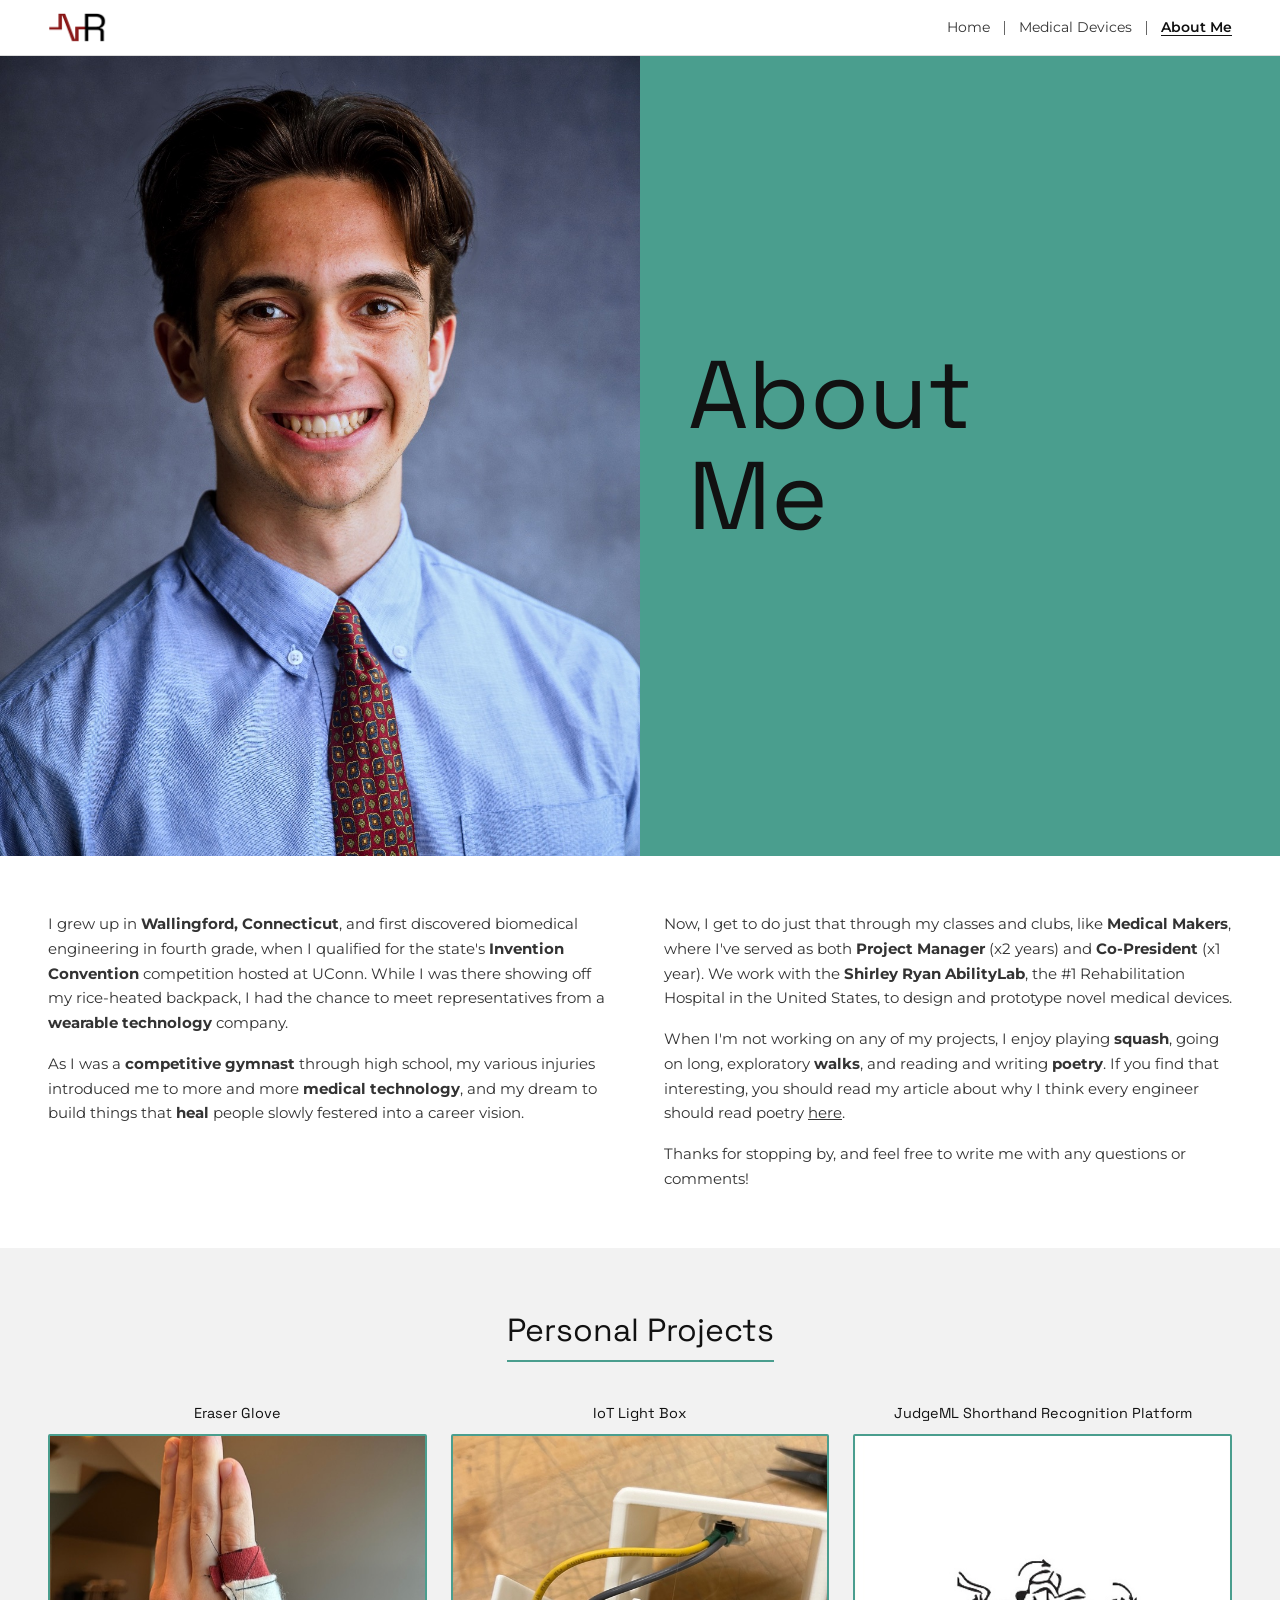
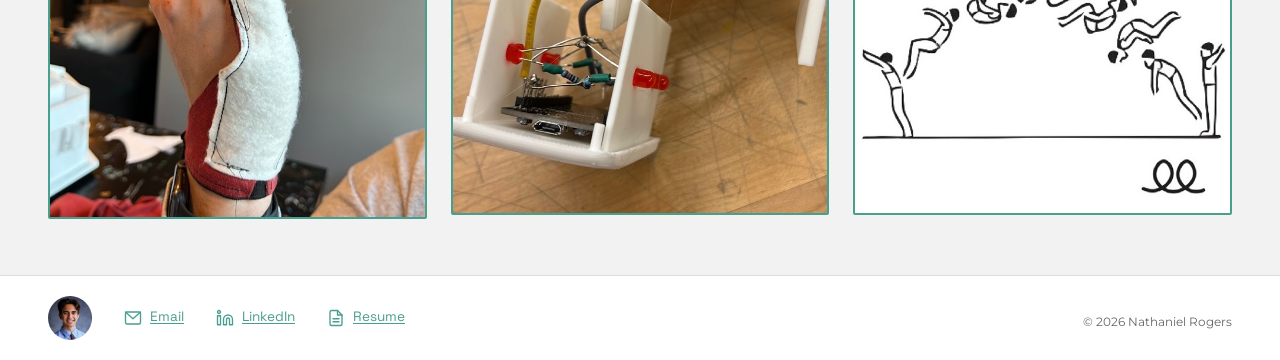
==== about.html @ 5a856a4f "Initial file upload Initial upload of all website files" ====
<!DOCTYPE html>
<html lang="en">
<head>
  <meta charset="UTF-8" />
  <meta name="viewport" content="width=device-width, initial-scale=1.0" />
  <title>About Me — Nathaniel Rogers</title>
  <link rel="preconnect" href="https://fonts.googleapis.com">
  <link rel="preconnect" href="https://fonts.gstatic.com" crossorigin>
  <link href="https://fonts.googleapis.com/css2?family=Space+Grotesk:wght@300..700&family=Space+Mono:ital,wght@0,400;0,700;1,400;1,700&display=swap" rel="stylesheet">
  <link rel="preconnect" href="https://fonts.googleapis.com">
  <link rel="preconnect" href="https://fonts.gstatic.com" crossorigin>
  <link href="https://fonts.googleapis.com/css2?family=Montserrat:ital,wght@0,100..900;1,100..900&display=swap" rel="stylesheet">
  <link rel="stylesheet" href="css/style.css" />
</head>
<body>

  <!-- ── Navigation ─────────────────────────────────────────── -->
  <nav class="site-nav">
    <div class="nav-inner">
      <a href="index.html" class="nav-logo">
                <img src="/images/logo_small.png" 
          alt="Logo"
          height="60"
          width="60"
        />
      </a>
      <ul class="nav-links">
        <li><a href="index.html">Home</a></li>
        <li><a href="medical-devices.html">Medical Devices</a></li>
        <li><a href="about.html" class="active">About Me</a></li>
      </ul>
    </div>
  </nav>

  <!-- ── Hero ───────────────────────────────────────────────── -->
  <section class="hero home-hero">
    <div class="hero-split">

      <!-- Left: anatomical illustration -->
      <div class="hero-image-col">
        <!-- REPLACE: anatomical figure (frog/musculature engraving) used as hero image -->
        <img
          src="/images/about/nathaniel_rogers_headshot_large.jpg" 
          alt="Photo"
          class="portrait"
        /> 
      </div>

      <!-- Right: "About Me" title on teal -->
      <div class="hero-text-col">
        <h1 class="display-heading large">About<br>Me</h1>
      </div>

    </div>
  </section>

  <!-- ── Bio Text ────────────────────────────────────────────── -->
  <section class="section-about fade-in">
    <div class="section-inner">
      <div class="about-body-grid">

        <!-- Left column -->
        <div class="prose">
          <p>
            I grew up in <strong>Wallingford, Connecticut</strong>, and first discovered
            biomedical engineering in fourth grade, when I qualified for the state's
            <strong>Invention Convention</strong> competition hosted at UConn. While I was
            there showing off my rice-heated backpack, I had the chance to meet
            representatives from a <strong>wearable technology</strong> company.
          </p>
          <p>
            As I was a <strong>competitive gymnast</strong> through high school, my various
            injuries introduced me to more and more <strong>medical technology</strong>, and
            my dream to build things that <strong>heal</strong> people slowly festered into
            a career vision.
          </p>
        </div>

        <!-- Right column -->
        <div class="prose">
          <p>
            Now, I get to do just that through my classes and clubs, like
            <strong>Medical Makers</strong>, where I've served as both
            <strong>Project Manager</strong> (x2 years) and <strong>Co-President</strong>
            (x1 year). We work with the <strong>Shirley Ryan AbilityLab</strong>, the #1
            Rehabilitation Hospital in the United States, to design and prototype novel
            medical devices.
          </p>
          <p>
            When I'm not working on any of my projects, I enjoy playing <strong>squash</strong>,
            going on long, exploratory <strong>walks</strong>, and reading and writing
            <strong>poetry</strong>. If you find that interesting, you should read my article
            about why I think every engineer should read poetry
            <a class="about-link" href="https://medium.com/@nfrogers1/why-every-engineer-should-learn-poetry-a229a36e1782" target="_blank" rel="noopener" style="text-decoration:underline;">here</a>.
          </p>
          <p>
            Thanks for stopping by, and feel free to write me with any questions or comments!
          </p>
        </div>

      </div>
    </div>
  </section>

  <!-- ── Personal Projects ───────────────────────────────────── -->
  <section class="section-about grey fade-in">
    <div class="section-inner">

      <div class="heading-block">
        <h2 class="section-heading">Personal Projects</h2>
      </div>

      <div class="personal-projects-grid">

        <div class="personal-project-card">
          <p class="project-card-title">Eraser Glove</p>
          <!-- REPLACE: photo of Eraser Glove (wearable glove with eraser/material on hand) -->
          <div class="teal-framed">
            <img
              src="/images/about/eraser_glove.jpg" 
              alt="Photo"
              width: 100%;
              height: 180px;
              object-fit: cover;
            /> 
          </div>
        </div>

        <div class="personal-project-card">
          <p class="project-card-title">IoT Light Box</p>
          <!-- REPLACE: photo of Light Box (white PVC/electrical enclosure with wiring visible) -->
          <div class="teal-framed">
            <img
              src="/images/about/light_box_iot_lamp.jpeg" 
              alt="Photo"
              width: 100%;
              height: 180px;
              object-fit: cover;
            /> 
          </div>
        </div>

        <div class="personal-project-card">
          <p class="project-card-title">JudgeML Shorthand Recognition Platform</p>
          <!-- REPLACE: illustration/diagram for JudgeML (gymnastics figure line drawing shown in mockup) -->
          <div class="teal-framed">
            <img
              src="/images/about/gymnastics_code_of_points_sketch.jpeg" 
              alt="Photo"
              width: 100%;
              height: 180px;
              object-fit: cover;
            /> 
          </div>
        </div>

      </div>
    </div>
  </section>

  <!-- ── Footer ─────────────────────────────────────────────── -->
  <footer class="site-footer">
    <div class="footer-inner">
      <div class="footer-photo">
        <!-- REPLACE: circular headshot photo -->
        <img
          src="/images/nathaniel_rogers_headshot_small.jpg" 
          alt="Photo"
          class="square"
          style="width:44px;height:44px;"
        />    
      </div>

      <a href="mailto:nrogers@u.northwestern.edu" class="footer-link">
        <!-- envelope icon -->
        <svg class="footer-icon" viewBox="0 0 24 24" fill="none" stroke="currentColor" stroke-width="1.8" stroke-linecap="round" stroke-linejoin="round">
          <rect x="2" y="4" width="20" height="16" rx="2"/>
          <polyline points="2,4 12,13 22,4"/>
        </svg>
        Email
      </a>

      <a href="https://www.linkedin.com/in/nathaniel-r0gers/" target="_blank" rel="noopener" class="footer-link">
        <!-- linkedin icon -->
        <svg class="footer-icon" viewBox="0 0 24 24" fill="none" stroke="currentColor" stroke-width="1.8" stroke-linecap="round" stroke-linejoin="round">
          <path d="M16 8a6 6 0 0 1 6 6v7h-4v-7a2 2 0 0 0-2-2 2 2 0 0 0-2 2v7h-4v-7a6 6 0 0 1 6-6z"/>
          <rect x="2" y="9" width="4" height="12"/>
          <circle cx="4" cy="4" r="2"/>
        </svg>
        LinkedIn
      </a>

      <a href="supporting_docs/nathaniel_rogers_resume.pdf" target="_blank" rel="noopener" class="footer-link">
        <!-- document file icon -->
        <svg class="footer-icon" viewBox="0 0 24 24" fill="none" stroke="currentColor" stroke-width="1.8" stroke-linecap="round" stroke-linejoin="round">
          <path d="M14 2H6a2 2 0 0 0-2 2v16a2 2 0 0 0 2 2h12a2 2 0 0 0 2-2V8z"/>
          <polyline points="14 2 14 8 20 8"/>
          <line x1="16" y1="13" x2="8" y2="13"/>
          <line x1="16" y1="17" x2="8" y2="17"/>
        </svg>
        Resume
      </a>

      <!-- copyright notice on far right of footer -->
      <span class="footer-copyright">
        &copy; 2026 Nathaniel Rogers
      </span>

    </div>
  </footer>


  <script src="js/nav.js"></script>
  <script>
    (function(){
      function onReady(fn){
        if(document.readyState !== 'loading') fn();
        else document.addEventListener('DOMContentLoaded', fn);
      }

      onReady(function(){
        var fadeEls = document.querySelectorAll('.fade-in, .contribution');
        if(!fadeEls || fadeEls.length === 0) return;

        var io = new IntersectionObserver(function(entries){
          entries.forEach(function(entry){
            if(entry.isIntersecting){
              entry.target.classList.add('visible');
              io.unobserve(entry.target);
            }
          });
        }, { threshold: 0.12 });

        fadeEls.forEach(function(node){ io.observe(node); });
      });
    })();
  </script>
</body>
</html>
---- css/style.css ----
/* ============================================================
   NATHANIEL ROGERS — PORTFOLIO STYLESHEET
   ============================================================ */

@import url('https://fonts.googleapis.com/css2?family=Source+Sans+3:ital,wght@0,300;0,400;0,600;0,700;1,400&display=swap');

/* ── CSS Variables ─────────────────────────────────────────── */
:root {
  --teal:        #4a9e8e;
  --teal-dark:   #3d8578;
  --crimson:     #8b1a1a;
  --crimson-mid: #a52020;
  --black:       #111111;
  --grey-dark:   #333333;
  --grey-mid:    #666666;
  --grey-light:  #f2f2f2;
  --white:       #ffffff;
  --border:      #dddddd;

  --font-title:  'Space Grotesk', Georgia, 'Times New Roman', serif;
  --font-sans:   Montserrat, 'Source Sans 3', sans-serif;

  --nav-height:  56px;
  --max-w:       1500px;
  --page-pad:    clamp(1rem, 4vw, 3rem);
}

/* ── Reset & Base ───────────────────────────────────────────── */
*, *::before, *::after { box-sizing: border-box; margin: 0; padding: 0; }

html { scroll-behavior: smooth; }

body {
  font-family: var(--font-sans);
  font-size: 15px;
  line-height: 1.65;
  color: var(--grey-dark);
  background: var(--white);
}

img { display: block; max-width: 100%; height: auto; }
a { color: inherit; text-decoration: none; }

/* ── Navigation ─────────────────────────────────────────────── */
.site-nav {
  position: sticky;
  top: 0;
  z-index: 100;
  background: var(--white);
  border-bottom: 1px solid var(--border);
  height: var(--nav-height);
  display: flex;
  align-items: center;
  padding: 0 var(--page-pad);
}

.nav-inner {
  width: 100%;
  max-width: var(--max-w);
  margin: 0 auto;
  display: flex;
  align-items: center;
  justify-content: space-between;
}
/* Nav links */
.nav-links {
  display: flex;
  align-items: center;
  gap: 0;
  list-style: none;
}

.nav-links li {
  display: flex;
  align-items: center;
}

.nav-links li + li::before {
  content: '';
  display: inline-block;
  width: 1px;
  height: 14px;
  background: var(--grey-mid);
  margin: 0 14px;
}

.nav-links a {
  font-family: var(--font-sans);
  font-size: 0.875rem;
  font-weight: 400;
  color: var(--grey-dark);
  text-decoration: none;
  
}

/* Hover: bold ONLY */
.nav-links a:hover {
  color: var(--black);
  font-weight: 600;
  transition: color 0.3s, font-weight 0.3s;
}

/* Active: bold + underline */
.nav-links a.active {
  color: var(--black);
  font-weight: 600;
  text-decoration: underline;
  text-underline-offset: 3px;
}

/* ── Back Arrow (project pages) ─────────────────────────────── */
.back-arrow {
  display: inline-flex;
  align-items: center;
  gap: 6px;
  font-family: var(--font-title);
  font-size: 0.875rem;
  color: var(--black);
  padding: var(--page-pad) var(--page-pad) 0;
  max-width: var(--max-w);
  margin: 0 auto;
  display: block;
}

a.back-arrow:hover { 
  color: var(--white) !important; 
  transition: color 0.3s;
}

/* ── Hero Banner (teal top section) ─────────────────────────── */
.hero {
  background: var(--teal);
  color: var(--white);
  padding: 0;
  overflow: hidden;
}

.hero-split {
  display: grid;
  grid-template-columns: 1fr 1fr;
  min-height: 420px;
}

.hero-image-col {
  background: #e8e8e8;
  overflow: hidden;
  position: relative;
}

.hero-image-col .img-placeholder {
  width: 100%;
  height: 100%;
  min-height: 360px;
  object-fit: cover;
}

.hero-image-col img {
  width: 100%;
  height: 100%;
  object-fit: cover;
  display: block;
}

.hero-text-col {
  background: var(--teal);
  padding: clamp(2rem, 5vw, 4rem) clamp(1.5rem, 4vw, 3rem);
  display: flex;
  flex-direction: column;
  justify-content: center;
}

/* Project hero (narrower, with image left) */
.project-hero .hero-image-col {
  max-width: 340px;
}

/* ── Typography ─────────────────────────────────────────────── */
.display-heading {
  font-family: var(--font-title);
  font-size: clamp(2.4rem, 5vw, 3.8rem);
  font-weight: normal;
  line-height: 1.05;
  color: var(--black);
  text-align: center;
}

.display-heading.light { 
  color: var(--black); 
  text-align: left
}

.display-heading.large { 
  color: var(--black); 
  text-align: left;
  font-size: clamp(3.5rem, 8vw, 6rem);
}

.section-heading {
  font-family: var(--font-title);
  font-size: clamp(1.4rem, 3vw, 2rem);
  font-weight: normal;
  color: var(--black);
  margin-bottom: 0.5rem;
}

.project-title {
  font-family: var(--font-title);
  font-size: clamp(1.8rem, 10vw, 8rem);
  font-weight: normal;
  color: var(--black);
  line-height: 1.1;
  text-align: center;
}

.project-subtitle {
  font-family: var(--font-title);
  font-size: clamp(.8rem, 1vw, 1.2rem);
  color: var(--black);
  margin-top: 15rem;
  line-height: 1.5;
  max-width: 340px;
  margin-left: auto;
  text-align: right;
}


h1.disclaimer-text {
  font-family: var(--font-title);
  color: var(--crimson);
  font-style: italic;
}

/* ── Skill Tags Bar ─────────────────────────────────────────── */
.skill-bar {
  border-top: 1px solid var(--border);
  border-bottom: 1px solid var(--border);
  background: var(--white);
  padding: 0.85rem var(--page-pad);
}

.skill-bar-inner {
  max-width: var(--max-w);
  margin: 0 auto;
  display: block;
  text-align: center;
}

.skill-bar-label,
.skill-tag {
  font-family: var(--font-title);
  font-size: 1.2rem;
  letter-spacing: 0.01em;
}

.skill-bar-label {
  color: var(--teal);
  font-weight: 600;
}

.skill-tag {
  color: var(--black);
  display: inline;
  padding: 0;
  margin: 0 0.25rem;
  position: relative;
}

.skill-tag--grey {
  color: var(--grey-mid);
}

.skill-tag::after {
  content: ',\00a0';
}

.skill-tag:last-child::after {
  content: '';
}

.fade-in {
  opacity: 0;
  transform: translateY(12px);
  transition: opacity 0.7s ease-out, transform 0.7s ease-out;
}

.fade-in.visible {
  opacity: 1;
  transform: none;
}

/* ── Asterisk Section Marker ────────────────────────────────── */
.section-marker {
  display: flex;
  align-items: flex-start;
  gap: 0.75rem;
  margin-bottom: 1.25rem;
}

.asterisk {
  font-size: 5rem;
  font-family: var(--font-title);
  color: var(--teal);
  line-height: 1;
  flex-shrink: 0;
  margin-top: 2px;
}

.section-about {
  padding: clamp(2rem, 5vw, 3.5rem) var(--page-pad);
  display: flex;
  flex-direction: column;
  gap: 0.5rem;
}
/* ── Content Sections ───────────────────────────────────────── */
.section {
  padding: clamp(2rem, 5vw, 3.5rem) var(--page-pad);
  /* two columns, one narrow for vertical story nav bar, one for content*/
  display: grid;
  grid-template-columns: 180px 1fr;
  gap: 0;
}

.section-inner {
  max-width: var(--max-w);
  margin: 0 auto;
}

.section.grey { 
  background: var(--grey-light);
}

.section-about.grey { background: var(--grey-light); }


/* ── Sticky Vertical Narrative Labels ─────────────────────── */


.story-block {
  display: grid;

  /* narrow sidebar column */
  grid-template-columns: 42px 1fr;

  gap: 0;

  align-items: start;

  max-width: var(--max-w);
  margin: 0;

  /* add this */
  padding-block: 2rem;

  /* full-height dark red tinted column */
  background:
    linear-gradient(
      to right,
      rgba(139, 26, 26, 0.05) 0,
      rgba(139, 26, 26, 0.05) 42px,
      transparent 42px
    );
}

.story-label {
  position: sticky;
  top: 50vh;
  transform: rotate(180deg);
  align-self: start;

  /* vertical sizing */
  height: fit-content;

  /* typography */
  font-family: 'Space Grotesk', Georgia, serif;
  font-size: 2rem;
  color: var(--teal);

  /* vertical text */
  writing-mode: vertical-rl;
  transform: rotate(180deg);

  line-height: 1;

  /* subtle appearance */
  opacity: 0.8;
}

/* Mobile */
@media (max-width: 768px) {
  .story-block {
    grid-template-columns: 1fr;
  }

  .story-label {
    display: none;
  }
}

/* Two-column content layout */
.two-col {
  display: grid;
  grid-template-columns: 1fr 1fr;
  gap: clamp(2rem, 4vw, 4rem);
  align-items: start;
}

/* Vertically center the right-hand image column in the ECG challenge section */
#challenge .two-col > div:last-child {
  align-self: center;
}

.two-col.reverse { direction: rtl; }
.two-col.reverse > * { direction: ltr; }

/* Three-column grid */
.three-col {
  display: grid;
  grid-template-columns: repeat(3, 1fr);
  gap: 1.5rem;
}

/* Center image + caption inside product three-column items */
#product .three-col > div {
  display: flex;
  flex-direction: column;
  align-items: center;
}

/* ── Image Placeholders ─────────────────────────────────────── */
.img-placeholder {
  background: #d8d8d8;
  border: 1px solid #c0c0c0;
  display: flex;
  flex-direction: column;
  align-items: center;
  justify-content: center;
  gap: 0.5rem;
  color: var(--grey-mid);
  font-size: 0.78rem;
  font-family: var(--font-sans);
  text-align: center;
  padding: 1rem;
  border-radius: 2px;
}

.img-placeholder .placeholder-icon {
  font-size: 1.4rem;
  opacity: 0.5;
}

.img-placeholder.tall { min-height: 260px; }
.img-placeholder.medium { min-height: 180px; }
.img-placeholder.short { min-height: 120px; }
.img-placeholder.square { aspect-ratio: 1; }
.img-placeholder.portrait { aspect-ratio: 3/4; }
.img-placeholder.wide { aspect-ratio: 16/9; min-height: 200px; }

/* Teal-bordered image box (used in project pages) */
.teal-framed {
  border: 2px solid var(--teal);
  border-radius: 2px;
  overflow: hidden;
  display: inline-block;
  line-height: 0;
  width: fit-content;
}

.teal-framed img {
  display: block;
  width: 100%;
  height: auto;
}

/* center project images */
.project-image {
  display:flex; 
  flex-direction:column; 
  align-items:center;
}

/* ── Caption ─────────────────────────────────────────────────── */
.caption {
  font-family: var(--font-title);
  font-size: 0.8rem;
  color: var(--grey-mid);
  text-align: center;
  margin-top: 0.5rem;
  padding-bottom: 1rem;
}

.document-link {
  color: var(--teal);
  text-decoration: underline;
  text-underline-offset: 2px;
}

/* ── Body Text Formatting ────────────────────────────────────── */
.prose p { margin-bottom: 1rem; }
.prose p:last-child { margin-bottom: 0; }
.prose strong { font-weight: 700; }
.prose em { font-style: italic; }

.prose ol, .prose ul {
  padding-left: 1.5rem;
  margin-bottom: 1rem;
}
.prose li { margin-bottom: 0.35rem; }

/* ── Contribution Item ───────────────────────────────────────── */
.contribution {
  display: grid;
  grid-template-columns: 1fr 1fr;
  gap: clamp(1.5rem, 3vw, 3rem);
  align-items: center;
  padding: 2rem 0;
  border-bottom: 1px solid var(--border);
}

.contribution:last-child { border-bottom: none; }

/* Individual contribution fade-in states (animate on scroll) */
.contribution {
  opacity: 0;
  transform: translateY(12px);
  transition: opacity 0.7s ease-out, transform 0.7s ease-out;
}

.contribution.visible {
  opacity: 1;
  transform: none;
}

/* Center the image or media inside the contribution's media column
   and stack captions beneath images */
.contribution > div:last-child {
  display: flex;
  flex-direction: column;
  align-items: center;
  justify-content: center;
  gap: 0.5rem;
}

.contribution > div:last-child img {
  display: block;
  max-width: 100%;
  height: auto;
}

/* Ensure captions inside the media column span the full width and sit below images */
.contribution > div:last-child .caption {
  width: 100%;
  text-align: center;
  margin-top: 0;
  padding-bottom: 0.5rem;
}

.contribution.flip { direction: rtl; }
.contribution.flip > * { direction: ltr; }

.contribution-text h3 {
  font-family: var(--font-title);
  font-size: 1.25rem;
  font-weight: normal;
  margin-bottom: 0.6rem;
  color: var(--black);
}

.contribution-text p {
  font-size: 0.9rem;
  line-height: 1.6;
}

/* ── Features Grid ───────────────────────────────────────────── */
.features-grid {
  display: grid;
  grid-template-columns: repeat(3, 1fr);
  gap: 1.5rem;
  margin-top: 1.5rem;
}

.feature-card {
  display: flex;
  flex-direction: column;
  gap: 0.6rem;
}

.feature-card h4 {
  font-family: var(--font-title);
  font-weight: normal;
  font-size: 1rem;
  color: var(--black);
}

/* ── Centered Heading Block ──────────────────────────────────── */
.heading-block {
  text-align: center;
  margin-bottom: 2rem;
}

.heading-block .section-heading {
  display: inline-block;
  border-bottom: 2px solid var(--teal);
  padding-bottom: 0.25rem;
}

/* ── Footer / Contact Bar ────────────────────────────────────── */
.site-footer {
  border-top: 1px solid var(--border);
  padding: 1.25rem var(--page-pad);
  background: var(--white);
}

.footer-inner {
  max-width: var(--max-w);
  margin: 0 auto;
  display: flex;
  align-items: center;
  gap: 2rem;
  flex-wrap: wrap;
}

.footer-photo {
  width: 44px;
  height: 44px;
  border-radius: 50%;
  overflow: hidden;
  flex-shrink: 0;
}

.footer-photo .img-placeholder {
  width: 44px;
  height: 44px;
  font-size: 0.6rem;
  min-height: unset;
}

.footer-link {
  display: flex;
  align-items: center;
  gap: 0.5rem;
  font-family: var(--font-title);
  font-size: 0.85rem;
  color: var(--teal);
  text-decoration: underline;
  text-underline-offset: 2px;
  transition: color 0.3s;
}

.footer-link:hover { 
  color: var(--crimson); 
}

.footer-icon {
  width: 18px;
  height: 18px;
  color: var(--teal);
  flex-shrink: 0;
}

.footer-link:hover .footer-icon {
  color: var(--crimson);
  transition: color 0.3s;
}

.footer-copyright {
  font-size: 0.75rem;
  color: var(--grey-mid);
  margin-top: 0.5rem;
  /* align to right*/
  margin-left: auto;

}

/* ── In-Progress Notice ──────────────────────────────────────── */
.in-progress {
  display: flex;
  align-items: flex-start;
  gap: 0.75rem;
  padding: 2rem 0 1rem;
}

.in-progress .asterisk {
  font-size: 2rem;
}

.in-progress p {
  font-family: var(--font-title);
  font-size: clamp(1.2rem, 3vw, 1.7rem);
  color: var(--teal);
  line-height: 1.4;
}

/* ── Home Page Specifics ─────────────────────────────────────── */
.home-hero .hero-text-col {
  padding: clamp(2.5rem, 5vw, 4rem) clamp(1.5rem, 4vw, 3rem);
}

.home-hero .display-heading {
  color: var(--black);
  margin-bottom: 1.25rem;
  text-align: left;
}

.home-intro-body {
  font-size: 0.875rem;
  color: var(--black);
  line-height: 1.7;
  margin-bottom: 0.75rem;
}

.home-intro-body strong { font-weight: 700; }

.home-cta-links {
  margin-top: 1.2rem;
  font-size: 0.875rem;
  color: var(--black);
}

.home-cta-links a {
  color: var(--black);
  text-decoration: underline;
  text-underline-offset: 2px;
  transition: color 0.3s;
}

.home-cta-links a:hover { 
  color: var(--white); }

/* ── Medical Devices Hub ─────────────────────────────────────── */
.devices-hero {
  background: var(--teal);
  /* large padding like about me page */
  padding: var(--page-pad);
  text-align: left;
}

.devices-hero-inner {
  margin: 0 ;
  min-height: 100vh;
  align-items: center;
  display: flex;
  justify-content: center;
}

.devices-hero .display-heading {
  color: var(--black);
  font-size: clamp(2.8rem, 6vw, 4.5rem);

}

.chevron-down {
  text-align: center;
  padding: 1rem 0 0;
  font-size: 2rem;
  color: var(--black);
  cursor: default;
}

/* Figure + project list layout */
.devices-figure-section {
  padding: clamp(2rem, 4vw, 3rem) var(--page-pad);
  background: var(--white);
}

.devices-figure-inner {
  max-width: var(--max-w);
  margin: 0 auto;
  display: grid;
  grid-template-columns: 1fr 1fr;
  gap: 0rem;
  align-items: start;
}

.anatomical-figure {
  position: relative;
}

.anatomical-figure img {
  width: 50vw;
}

.anatomical-figure .img-placeholder {
  min-height: 600px;
  background: #e8e8e8;
}

/* ── Project dots ────────────────────────────────────────────
   Translucent red circles overlaid on the silhouette.
   Each .dot-N sets top/left as % of the image container.
   Tweak coordinates here; data-project attr is ready for
   JS hover/line/link wiring later.
   ─────────────────────────────────────────────────────────── */
.project-dot {
  position: absolute;
  width: 40px;
  height: 40px;
  border-radius: 50%;
  background: rgba(139, 26, 26, 0.35);   /* translucent crimson */
  border: 1.5px solid rgba(139, 26, 26, 0.6);
  transform: translate(-50%, -50%);       /* center on coordinate */
  pointer-events: none;                   /* inert for now */
  transition: background 0.2s, transform 0.2s;
}

/* Anatomical dot positions — (top, left) as % of .anatomical-figure */
/* 1. EEG Wheelchair  — head / brain */
.dot-1 { top: 5%;  left: 58%; }
/* 2. SnapVac         — throat / larynx */
.dot-2 { top: 16%; left: 55%; }
/* 3. HALO            — upper arm */
.dot-3 { top: 25%; left: 74%; }
/* 4. Dual Bandpass ECG — chest / heart */
.dot-4 { top: 30%; left: 60%; }
/* 5. ENdose          — abdomen / stomach */
.dot-5 { top: 38%; left: 53%; }
/* 6. Attachable Arm Stabilizer — elbow */
.dot-6 { top: 48%; left: 82%; }
/* 7. Active Slide Board — hips */
.dot-7 { top: 55%; left: 68%; }
/* 8. ComfyCane       — lower leg */
.dot-8 { top: 70%; left: 67%; }

.project-dot {
  cursor: pointer;
  pointer-events: auto; /* was: none */
}

.project-dot:hover,
.project-dot.dot-active {
  background: rgba(74, 158, 142, 0.45);  /* teal, translucent */
  border-color: var(--teal);
  transform: translate(-50%, -50%) scale(1.7);
}

.project-hero-img {
  position: relative;
}

.project-dot--large {
  width: 80px;
  height: 80px;
  border-width: 2px;
  transform: translate(-50%, -50%);
}

.project-dot--large:hover,
.project-dot--large.dot-active {
  background: rgba(74, 158, 142, 0.45);
  border-color: var(--teal);
  transform: translate(-50%, -50%);
}

/* Project list on right side */
.project-list {
  padding-top: 1rem;
}

.project-list-item {
  /* two columns, one for date and one for name */
  display: grid;
  grid-template-columns: 1fr 1fr;
  gap: 1rem;
  align-items: start;
  padding: 3rem 1rem 0 0;
  border-bottom: 1.5px solid var(--crimson);
  cursor: pointer;
  transition: background 0.3s;
  overflow: hidden;
}

.project-date {
  font-family: var(--font-title);
  font-size: 0.8rem;
  color: var(--black);
  text-align: left;
  padding-left: 0.5rem;
  padding-top: 0.5rem;
  transition: color 0.3s;
}

.project-name {
  font-family: var(--font-title);
  font-size: 1.3rem;
  color: var(--black);
  text-align: right;
  transition: color 0.3s;
}

.project-summary {
  grid-column: 1 / -1;
  padding: 0.75rem 0 1rem 0.5rem;
  font-family: var(--font-sans);
  font-size: 0.95rem;
  color: var(--grey-dark);
  line-height: 1.65;
  max-height: 0;
  opacity: 0;
  overflow: hidden;
  transition: max-height 0.35s ease, opacity 0.35s ease, padding 0.35s ease;
  justify-content: right;
}

.project-list-item:hover .project-summary {
  max-height: 1000px;
  opacity: 1;
  padding-top: 0.75rem;
}

.project-date {
  font-family: var(--font-title);
  font-size: 0.8rem;
  color: var(--black);
  text-align: left;
  padding-left: 0.5rem;
  padding-top: 0.5rem;
  transition: color 0.3s;
}

.project-list-item:hover .project-name,
.project-list-item:hover .project-date {
  color: var(--teal);
  text-decoration: underline;
  text-decoration-thickness: 2px;
  text-underline-offset: 3px;
}

.project-list-item.dot-hovered .project-name,
.project-list-item.dot-hovered .project-date {
  color: var(--teal);
  text-decoration: underline;
  text-decoration-thickness: 2px;
  text-underline-offset: 3px;
}

.project-list-item.dot-hovered .project-summary {
  max-height: 1000px;
  opacity: 1;
  padding-top: 0.75rem;
}

/* ── About Page ──────────────────────────────────────────────── */
.about-hero .hero-image-col {
  min-height: 420px;
}

.about-body-grid {
  display: grid;
  grid-template-columns: 1fr 1fr;
  gap: 3rem;
  align-items: start;
}

.personal-projects-grid {
  display: grid;
  grid-template-columns: repeat(3, 1fr);
  gap: 1.5rem;
  margin-top: 1.5rem;
}

.personal-project-card {
  display: flex;
  flex-direction: column;
  gap: 0.5rem;
}

.personal-project-card .project-card-title {
  font-family: var(--font-title);
  font-size: 0.9rem;
  text-align: center;
  color: var(--black);
}

.about-link:hover {
  color: var(--teal);
  text-decoration: underline;
  text-underline-offset: 2px;
  transition: color 0.3s;
}

/* ── Project Page Hero ───────────────────────────────────────── */
.project-hero-grid {
  display: grid;
  grid-template-columns: 50vw 1fr;
  background: var(--teal);
  min-height: 100vh;
  align-items: center;
}

.project-hero-img {
  aspect-ratio: 1 / 1;
}

.project-hero-img .img-placeholder {
  width: 100%;
  height: 100%;
  /* remove min-height and aspect-ratio */
}

.project-hero-text {
  padding:
    clamp(2rem, 4vw, 3.5rem)   /* top */
    clamp(1.5rem, 3vw, 2.5rem) /* right */
    clamp(.5rem, 1vw, 2rem)     /* bottom (smaller) */
    clamp(1.5rem, 3vw, 2.5rem) /* left */;
  display: flex;
  flex-direction: column;
  justify-content: flex-end;
  gap: 1rem;
}

.project-hero-text .project-title {
  color: var(--black);
}

/* Red underline accent on project title */
.title-underline {
  display: block;
  width: 70%;
  height: 2px;
  background: var(--crimson);
  margin-top: 0.4rem;
}

/* ── Stub Page Notice ────────────────────────────────────────── */
.stub-notice {
  background: var(--grey-light);
  border-left: 4px solid var(--teal);
  padding: 1.5rem 2rem;
  margin: 2rem 0;
  font-size: 0.9rem;
  color: var(--grey-mid);
}

.stub-notice h3 {
  font-family: var(--font-title);
  font-weight: normal;
  font-size: 1.1rem;
  color: var(--grey-dark);
  margin-bottom: 0.4rem;
}

/* ── Responsive ──────────────────────────────────────────────── */
@media (max-width: 768px) {
  .hero-split,
  .project-hero-grid,
  .two-col,
  .about-body-grid,
  .contribution,
  .contribution.flip {
    grid-template-columns: 1fr;
    direction: ltr;
  }

  .hero-image-col { min-height: 260px; }

  .devices-figure-inner {
    grid-template-columns: 1fr;
  }

  .three-col,
  .features-grid,
  .personal-projects-grid {
    grid-template-columns: 1fr 1fr;
  }

  .project-list-item {
    grid-template-columns: 1fr;
    gap: 0.2rem;
  }

  .project-name { text-align: left; }

  .project-hero-grid {
    grid-template-columns: 1fr;
  }
}

@media (max-width: 480px) {
  .three-col,
  .features-grid,
  .personal-projects-grid {
    grid-template-columns: 1fr;
  }
}

/* ── Research Flowchart ──────────────────────────────────────── */
.research-flowchart {
  width: 100%;
  overflow-x: auto;
  margin-top: 1.5rem;
}

.flowchart-grid {
  display: grid;
  grid-template-columns: 1fr 28px 1fr 28px 1fr 28px 1fr;
  grid-auto-rows: minmax(80px, auto);
  gap: 1rem;
  align-items: center;
  min-width: 640px;
}

.flowchart-spacer {
  min-height: 0;
}

.flowchart-header {
  font-family: var(--font-title);
  font-size: 0.78rem;
  font-weight: 700;
  letter-spacing: 0.08em;
  text-transform: uppercase;
  color: var(--white);
  background: var(--teal);
  padding: 0.6rem 0.9rem;
  text-align: center;
  border-radius: 2px 2px 0 0;
}

.flowchart-cells {
  display: flex;
  flex-direction: column;
  gap: 8px;
  padding-top: 8px;
}

.flowchart-cell {
  background: var(--white);
  border: 1px solid var(--border);
  border-left: 3px solid var(--teal);
  border-radius: 2px;
  padding: 0.7rem 0.85rem;
  font-family: var(--font-sans);
  font-size: 0.8rem;
  line-height: 1.5;
  color: var(--grey-dark);
  min-height: 80px;
  display: flex;
  align-items: center;
}

.flowchart-arrow-col {
  display: flex;
  flex-direction: column;
  align-items: center;
  padding-top: calc(8px + 2.2rem); /* offset past header */
  gap: 8px;
}

.flowchart-arrow {
  display: flex;
  align-items: center;
  justify-content: center;
  min-height: 80px;
  flex-shrink: 0;
}

.flowchart-arrow svg {
  width: 22px;
  height: 22px;
  color: var(--teal);
}

@media (max-width: 768px) {
  .research-flowchart {
    overflow-x: scroll;
    -webkit-overflow-scrolling: touch;
  }
}

/* -- New Grok Content -- */
/* ============================================================
   NEW VERTICAL STORY RAIL
   ============================================================ */

.story-container {
  display: grid;
  grid-template-columns: 80px 1fr;
  gap: rem;
  max-width: var(--max-w);
  margin: 0 auto;
  padding-left: var(--page-pad);
  position: relative;
}

.vertical-rail {
  position: sticky;
  top: 80px;
  /* make height fill vertical viewport*/
  height: calc(100vh - 120px);
  display: flex;
  flex-direction: column;
  gap: 1rem;
  align-self: start;
  border-right: 1px solid var(--black);
}

a.rail-link {
  font-family: var(--font-title);
  font-size: 0.95rem;
  line-height: 1.05;
  color: var(--black);
  text-decoration: none;
  writing-mode: vertical-rl;
  transform: rotate(180deg);
  transition: background 0.2s ease;
  padding: 4rem 0;
  position: relative;
  border-radius: 2px;
  display: inline-block;
}

.rail-link:hover {
  font-weight: 700;
  transition: font-weight 0.2s ease;
}

.rail-link.active {
  color: var(--black);
  font-weight: 700;
  text-decoration: underline;
  text-underline-offset: 1px;
}

.project-bullets {
  display: flex;
  flex-direction: column;
  gap: 0.5rem;
  margin-top: 1rem;
  font-family: var(--font-title);
  margin-bottom: 2rem;
  font-size: 1.2rem;
  padding-left: 2rem;
}

/* Content wrapper */
.story-content-wrapper {
  min-width: 0;
}

/* Individual sections */
.story-section {
  padding-bottom: 6rem;
  scroll-margin-top: 100px;
  opacity: 0;
  transform: translateY(24px);
  transition: opacity 0.7s ease, transform 0.7s ease;
}

.story-section.visible {
  opacity: 1;
  transform: translateY(0);
}

.story-section:last-child {
  padding-bottom: 4rem;
}

/* Make existing .section layout behave as single-column inside the story wrapper */
.story-content-wrapper .section {
  display: block;
  grid-template-columns: unset;
  padding: clamp(2rem, 5vw, 3.5rem) var(--page-pad);
}

/* Let the section-inner fill the content column (avoid additional centering) */
.story-content-wrapper .section-inner {
  max-width: none;
  margin: 0;
}

/* Rail link tweaks */
.rail-link {
  display: inline-block;
  text-decoration: none;
  padding: 2.25rem 0;
  cursor: pointer;
  color: var(--teal);
}

.rail-link:focus { outline: none; }

/* Mobile */
@media (max-width: 768px) {
  .story-container {
    grid-template-columns: 1fr;
    gap: 0;
  }

  .vertical-rail {
    display: none;
  }

  .story-section {
    padding-bottom: 4rem;
  }
}
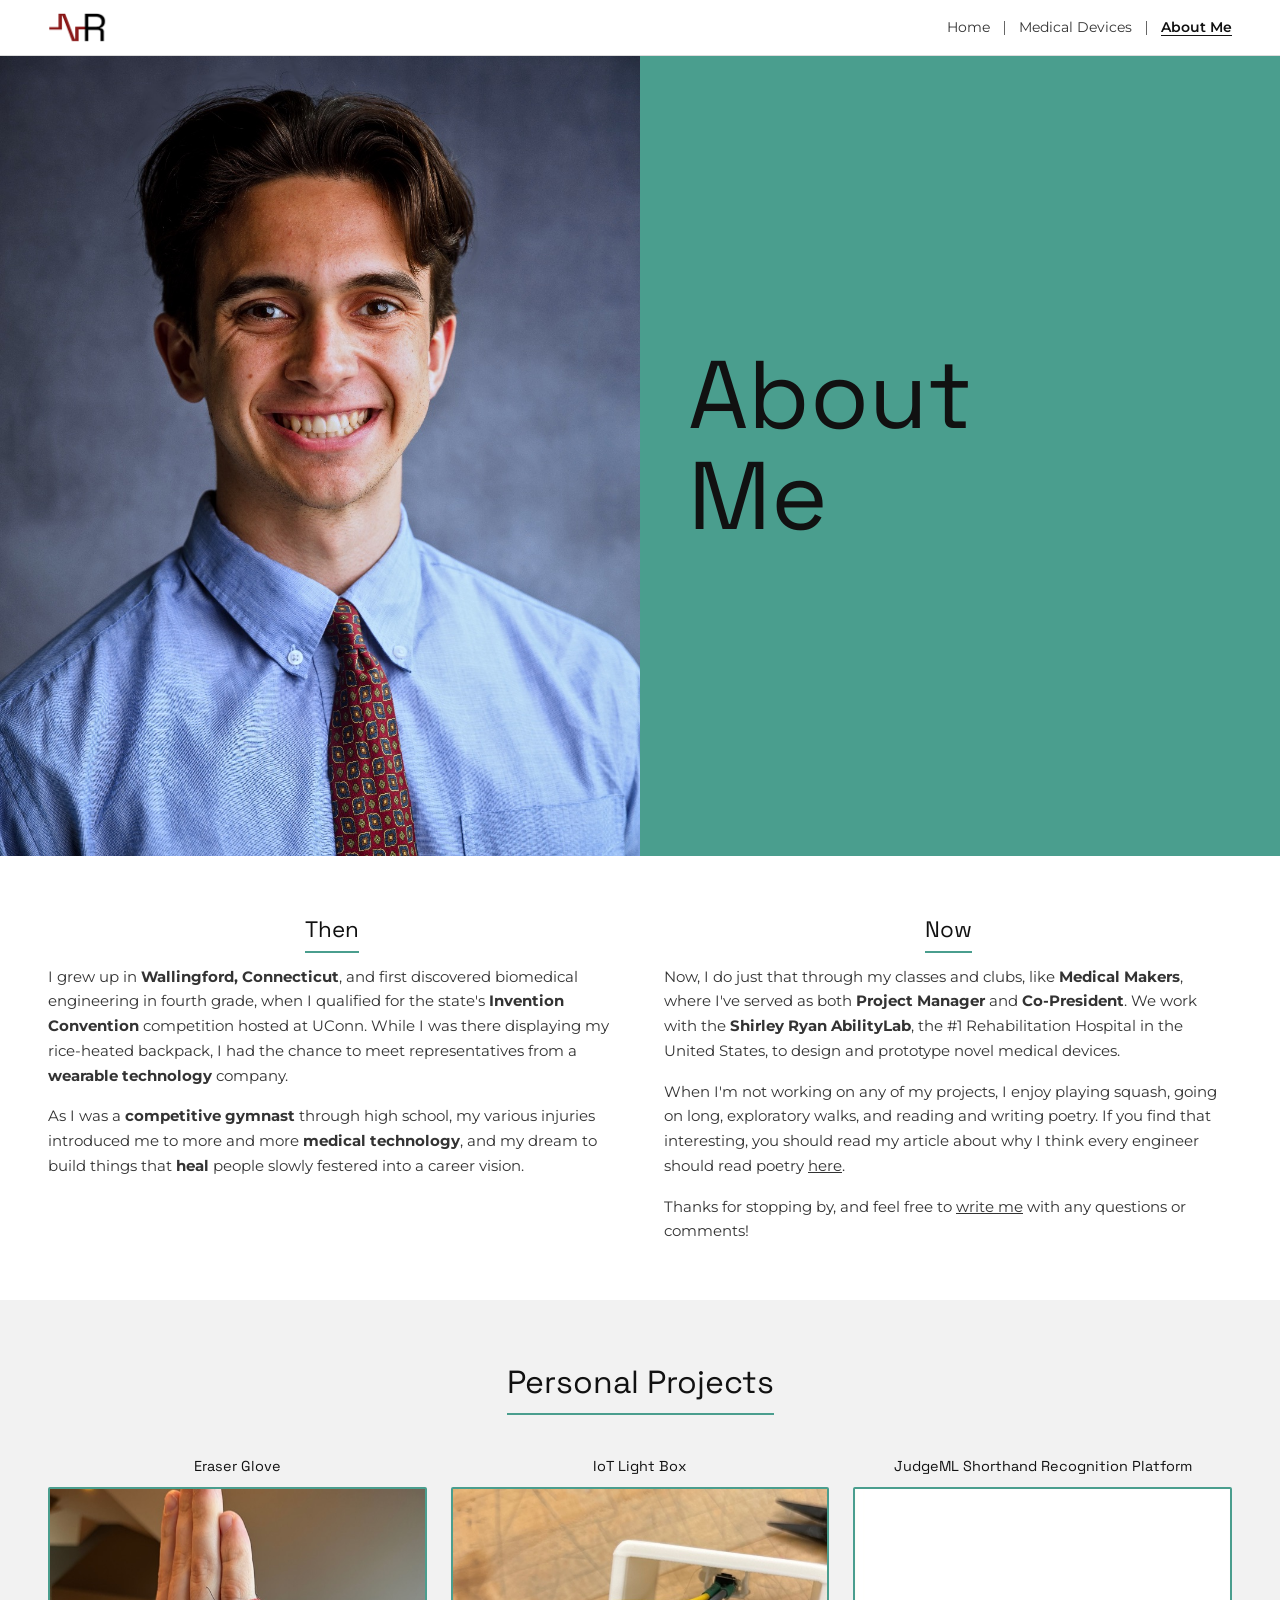
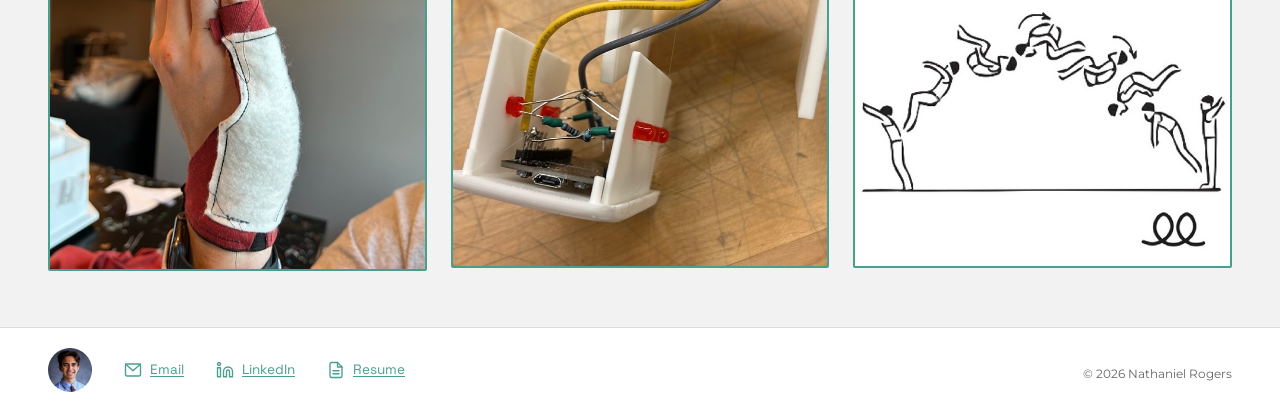
==== commit 6b6bdc69: "Display Bug Fix & Formatting Improvements Fixed project title width issue, improved landing page and" ====
--- a/about.html
+++ b/about.html
@@ -11,6 +11,8 @@
   <link rel="preconnect" href="https://fonts.gstatic.com" crossorigin>
   <link href="https://fonts.googleapis.com/css2?family=Montserrat:ital,wght@0,100..900;1,100..900&display=swap" rel="stylesheet">
   <link rel="stylesheet" href="css/style.css" />
+  <link rel="icon" type="image/png" href="./images/icon.png">
+
 </head>
 <body>
 
@@ -18,7 +20,7 @@
   <nav class="site-nav">
     <div class="nav-inner">
       <a href="index.html" class="nav-logo">
-                <img src="/images/logo_small.png" 
+                <img src="./images/logo_small.png" 
           alt="Logo"
           height="60"
           width="60"
@@ -40,7 +42,7 @@
       <div class="hero-image-col">
         <!-- REPLACE: anatomical figure (frog/musculature engraving) used as hero image -->
         <img
-          src="/images/about/nathaniel_rogers_headshot_large.jpg" 
+          src="./images/about/nathaniel_rogers_headshot_large.jpg" 
           alt="Photo"
           class="portrait"
         /> 
@@ -60,42 +62,48 @@
       <div class="about-body-grid">
 
         <!-- Left column -->
-        <div class="prose">
-          <p>
-            I grew up in <strong>Wallingford, Connecticut</strong>, and first discovered
-            biomedical engineering in fourth grade, when I qualified for the state's
-            <strong>Invention Convention</strong> competition hosted at UConn. While I was
-            there showing off my rice-heated backpack, I had the chance to meet
-            representatives from a <strong>wearable technology</strong> company.
-          </p>
-          <p>
-            As I was a <strong>competitive gymnast</strong> through high school, my various
-            injuries introduced me to more and more <strong>medical technology</strong>, and
-            my dream to build things that <strong>heal</strong> people slowly festered into
-            a career vision.
-          </p>
+        <div>
+          <h3 class="about-column-title">Then</h3>
+          <div class="prose">
+            <p>
+              I grew up in <strong>Wallingford, Connecticut</strong>, and first discovered
+              biomedical engineering in fourth grade, when I qualified for the state's
+              <strong>Invention Convention</strong> competition hosted at UConn. While I was
+              there displaying my rice-heated backpack, I had the chance to meet
+              representatives from a <strong>wearable technology</strong> company.
+            </p>
+            <p>
+              As I was a <strong>competitive gymnast</strong> through high school, my various
+              injuries introduced me to more and more <strong>medical technology</strong>, and
+              my dream to build things that <strong>heal</strong> people slowly festered into
+              a career vision.
+            </p>
+          </div>
         </div>
 
         <!-- Right column -->
-        <div class="prose">
-          <p>
-            Now, I get to do just that through my classes and clubs, like
-            <strong>Medical Makers</strong>, where I've served as both
-            <strong>Project Manager</strong> (x2 years) and <strong>Co-President</strong>
-            (x1 year). We work with the <strong>Shirley Ryan AbilityLab</strong>, the #1
-            Rehabilitation Hospital in the United States, to design and prototype novel
-            medical devices.
-          </p>
-          <p>
-            When I'm not working on any of my projects, I enjoy playing <strong>squash</strong>,
-            going on long, exploratory <strong>walks</strong>, and reading and writing
-            <strong>poetry</strong>. If you find that interesting, you should read my article
-            about why I think every engineer should read poetry
-            <a class="about-link" href="https://medium.com/@nfrogers1/why-every-engineer-should-learn-poetry-a229a36e1782" target="_blank" rel="noopener" style="text-decoration:underline;">here</a>.
-          </p>
-          <p>
-            Thanks for stopping by, and feel free to write me with any questions or comments!
-          </p>
+        <div>
+          <h3 class="about-column-title">Now</h3>
+          <div class="prose">
+            <p>
+              Now, I do just that through my classes and clubs, like
+              <strong>Medical Makers</strong>, where I've served as both
+              <strong>Project Manager</strong> and <strong>Co-President</strong>.
+               We work with the <strong>Shirley Ryan AbilityLab</strong>, the #1
+              Rehabilitation Hospital in the United States, to design and prototype novel
+              medical devices.
+            </p>
+            <p>
+              When I'm not working on any of my projects, I enjoy playing squash,
+              going on long, exploratory walks, and reading and writing
+              poetry. If you find that interesting, you should read my article
+              about why I think every engineer should read poetry
+              <a class="about-link" href="https://medium.com/@nfrogers1/why-every-engineer-should-learn-poetry-a229a36e1782" target="_blank" rel="noopener" style="text-decoration:underline;">here</a>.
+            </p>
+            <p>
+              Thanks for stopping by, and feel free to <a href="mailto:nrogers@u.northwestern.edu" class="about-link" target="_blank" rel="noopener" style="text-decoration:underline;">write me</a> with any questions or comments!
+            </p>
+          </div>
         </div>
 
       </div>
@@ -115,42 +123,51 @@
         <div class="personal-project-card">
           <p class="project-card-title">Eraser Glove</p>
           <!-- REPLACE: photo of Eraser Glove (wearable glove with eraser/material on hand) -->
-          <div class="teal-framed">
+          <div class="teal-framed project-image-container">
             <img
-              src="/images/about/eraser_glove.jpg" 
+              src="./images/about/eraser_glove.jpg" 
               alt="Photo"
               width: 100%;
               height: 180px;
               object-fit: cover;
             /> 
+            <div class="project-overlay">
+              <p>A wearable glove designed to improve ergonomics and keep hands clean when quickly erasing a chalkboard or whiteboard.</p>
+            </div>
           </div>
         </div>
 
         <div class="personal-project-card">
           <p class="project-card-title">IoT Light Box</p>
           <!-- REPLACE: photo of Light Box (white PVC/electrical enclosure with wiring visible) -->
-          <div class="teal-framed">
+          <div class="teal-framed project-image-container">
             <img
-              src="/images/about/light_box_iot_lamp.jpeg" 
+              src="./images/about/light_box_iot_lamp.jpeg" 
               alt="Photo"
               width: 100%;
               height: 180px;
               object-fit: cover;
             /> 
+            <div class="project-overlay">
+              <p>An Internet-connected, app-controlled lamp built from scratch with an ESP32 microcontroller.</p>
+            </div>
           </div>
         </div>
 
         <div class="personal-project-card">
           <p class="project-card-title">JudgeML Shorthand Recognition Platform</p>
           <!-- REPLACE: illustration/diagram for JudgeML (gymnastics figure line drawing shown in mockup) -->
-          <div class="teal-framed">
+          <div class="teal-framed project-image-container">
             <img
-              src="/images/about/gymnastics_code_of_points_sketch.jpeg" 
+              src="./images/about/gymnastics_code_of_points_sketch.jpeg" 
               alt="Photo"
               width: 100%;
               height: 180px;
               object-fit: cover;
             /> 
+            <div class="project-overlay">
+              <p>A machine learning tool that recognizes gymnastics skills from judges' shorthand and interprets them according to international scoring standards.</p>
+            </div>
           </div>
         </div>
 
@@ -164,7 +181,7 @@
       <div class="footer-photo">
         <!-- REPLACE: circular headshot photo -->
         <img
-          src="/images/nathaniel_rogers_headshot_small.jpg" 
+          src="./images/nathaniel_rogers_headshot_small.jpg" 
           alt="Photo"
           class="square"
           style="width:44px;height:44px;"
@@ -190,7 +207,7 @@
         LinkedIn
       </a>
 
-      <a href="supporting_docs/nathaniel_rogers_resume.pdf" target="_blank" rel="noopener" class="footer-link">
+      <a href="supporting_docs/Nathaniel_Rogers_Resume.pdf" target="_blank" rel="noopener" class="footer-link">
         <!-- document file icon -->
         <svg class="footer-icon" viewBox="0 0 24 24" fill="none" stroke="currentColor" stroke-width="1.8" stroke-linecap="round" stroke-linejoin="round">
           <path d="M14 2H6a2 2 0 0 0-2 2v16a2 2 0 0 0 2 2h12a2 2 0 0 0 2-2V8z"/>
--- a/css/style.css
+++ b/css/style.css
@@ -205,7 +205,7 @@
 
 .project-title {
   font-family: var(--font-title);
-  font-size: clamp(1.8rem, 10vw, 8rem);
+  font-size: clamp(2rem, 6vw, 5rem);
   font-weight: normal;
   color: var(--black);
   line-height: 1.1;
@@ -214,7 +214,7 @@
 
 .project-subtitle {
   font-family: var(--font-title);
-  font-size: clamp(.8rem, 1vw, 1.2rem);
+  font-size: clamp(.8rem, 1.5vw, 1.2rem);
   color: var(--black);
   margin-top: 15rem;
   line-height: 1.5;
@@ -795,8 +795,8 @@
   width: 40px;
   height: 40px;
   border-radius: 50%;
-  background: rgba(139, 26, 26, 0.35);   /* translucent crimson */
-  border: 1.5px solid rgba(139, 26, 26, 0.6);
+  background: rgba(74, 158, 142, 0.45);  /* teal, translucent */
+  border: 1.5px solid var(--teal);
   transform: translate(-50%, -50%);       /* center on coordinate */
   pointer-events: none;                   /* inert for now */
   transition: background 0.2s, transform 0.2s;
@@ -827,13 +827,21 @@
 
 .project-dot:hover,
 .project-dot.dot-active {
-  background: rgba(74, 158, 142, 0.45);  /* teal, translucent */
-  border-color: var(--teal);
+  background: rgba(139, 26, 26, 0.35);   /* translucent crimson */
+  border-color: var(--crimson);
   transform: translate(-50%, -50%) scale(1.7);
 }
 
 .project-hero-img {
   position: relative;
+  overflow: hidden;
+}
+
+.project-hero-img img {
+  width: 100%;
+  height: 100%;
+  object-fit: contain;
+  display: block;
 }
 
 .project-dot--large {
@@ -845,8 +853,8 @@
 
 .project-dot--large:hover,
 .project-dot--large.dot-active {
-  background: rgba(74, 158, 142, 0.45);
-  border-color: var(--teal);
+  background: rgba(139, 26, 26, 0.35);   /* translucent crimson */
+  border-color: var(--crimson);
   transform: translate(-50%, -50%);
 }
 
@@ -970,11 +978,62 @@
   color: var(--black);
 }
 
+.project-image-container {
+  position: relative;
+  overflow: hidden;
+}
+
+.project-overlay {
+  position: absolute;
+  top: 0;
+  left: 0;
+  width: 100%;
+  height: 100%;
+  background: rgba(255, 255, 255, 0.95);
+  display: flex;
+  align-items: center;
+  justify-content: center;
+  opacity: 0;
+  transition: opacity 0.3s ease-in-out;
+  padding: 1rem;
+}
+
+.project-image-container:hover .project-overlay {
+  opacity: .85;
+}
+
+.project-overlay p {
+  text-align: center;
+  font-size: 0.95rem;
+  line-height: 1.5;
+  color: var(--black);
+  font-weight: 500;
+}
+
 .about-link:hover {
   color: var(--teal);
   text-decoration: underline;
   text-underline-offset: 2px;
   transition: color 0.3s;
+}
+
+.about-column-title {
+  font-family: var(--font-title);
+  font-size: 1.4rem;
+  font-weight: normal;
+  color: var(--black);
+  margin-bottom: 0.75rem;
+  padding-bottom: 0.1rem;
+  border-bottom: 2px solid var(--teal);
+  display: inline-block;
+}
+
+.about-body-grid > div {
+  text-align: center;
+}
+
+.about-body-grid .prose {
+  text-align: left;
 }
 
 /* ── Project Page Hero ───────────────────────────────────────── */
